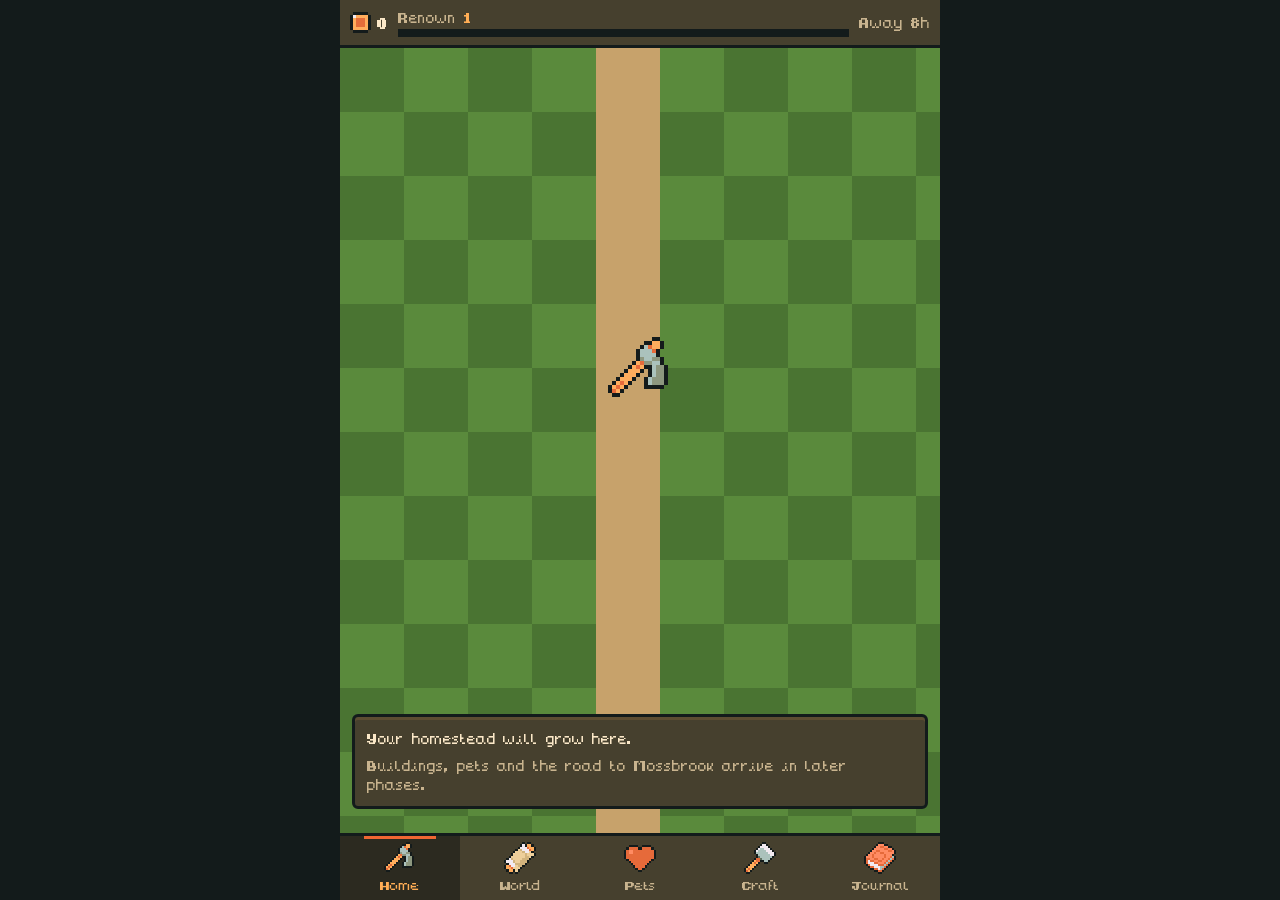
==== index.html @ 9d26df34 "Phase 0: foundation Page shell with five bottom tabs, PWA manifest and service worker with update ba" ====
<!doctype html>
<html lang="en">
<head>
  <meta charset="utf-8">
  <meta name="viewport" content="width=device-width, initial-scale=1, viewport-fit=cover">
  <title>PetCraft</title>
  <meta name="description" content="A cozy idle game: raise evolving monster pets, harvest, craft and grow a homestead.">
  <meta name="theme-color" content="#131b1b">
  <meta name="apple-mobile-web-app-capable" content="yes">
  <meta name="mobile-web-app-capable" content="yes">
  <meta name="apple-mobile-web-app-status-bar-style" content="black-translucent">
  <meta name="apple-mobile-web-app-title" content="PetCraft">
  <link rel="manifest" href="manifest.webmanifest">
  <link rel="icon" type="image/png" href="assets/icons/favicon-32.png">
  <link rel="apple-touch-icon" href="assets/icons/apple-touch-icon.png">
  <link rel="preload" href="assets/fonts/NormalFont.ttf" as="font" type="font/ttf" crossorigin>
  <link rel="stylesheet" href="css/main.css">
  <script src="version.js"></script>
  <script type="module" src="js/main.js"></script>
</head>
<body>
  <div id="app">
    <header id="topbar">
      <div class="stat" id="stat-coins"><img src="assets/ui/coin.png" alt="" class="px icon-coin"><span>0</span></div>
      <div class="stat" id="stat-renown">
        <span class="label">Renown <b>1</b></span>
        <div class="bar"><div class="fill"></div></div>
      </div>
      <div class="stat" id="stat-cap" title="Longest time the world keeps working while you're away"><span>Away 8h</span></div>
    </header>
    <main id="screens"></main>
    <nav id="tabbar" aria-label="Main"></nav>
  </div>
  <div id="update-bar" hidden><button type="button">New version, tap to reload</button></div>
  <div id="toast" role="status" aria-live="polite"></div>
  <noscript>PetCraft needs JavaScript turned on.</noscript>
</body>
</html>
---- css/main.css ----
/* PetCraft — portrait-first layout. Colors are sampled from the pack's Wood UI theme. */
@font-face {
  font-family: 'NormalFont';
  src: url('../assets/fonts/NormalFont.ttf') format('truetype');
  font-display: block;
}

:root {
  --ink: #131b1b;
  --wood: #46402e;
  --wood-dark: #2c2a20;
  --tan: #a3754e;
  --rust: #9b513c;
  --orange: #f06733;
  --orange-light: #f38c4c;
  --pale: #ffad55;
  --cream: #fbe8c8;
  --text: #fbe8c8;
  --muted: #c9b48f;
  --tap: 44px;
  --tabbar-h: 64px;
  --px: 3; /* pixel-art scale for UI images */
}

* { box-sizing: border-box; }

html, body {
  margin: 0;
  height: 100%;
  background: var(--ink);
  color: var(--text);
  font-family: 'NormalFont', ui-monospace, monospace;
  font-size: 16px;
  line-height: 1.35;
  word-spacing: 0.35em; /* the pack font's space glyph is very narrow */
  -webkit-text-size-adjust: 100%;
  -webkit-tap-highlight-color: transparent;
  overscroll-behavior: none;
}

button, input, textarea { font: inherit; color: inherit; word-spacing: inherit; }

.px { image-rendering: pixelated; image-rendering: crisp-edges; }

#app {
  display: grid;
  grid-template-rows: auto 1fr auto;
  height: 100vh;
  height: 100dvh;
  max-width: 600px;
  margin: 0 auto;
  background: var(--wood-dark);
}

/* ---- top bar ---- */
#topbar {
  display: flex;
  align-items: center;
  gap: 10px;
  padding: calc(env(safe-area-inset-top) + 6px) calc(env(safe-area-inset-right) + 10px) 6px calc(env(safe-area-inset-left) + 10px);
  background: var(--wood);
  border-bottom: 3px solid var(--ink);
  min-height: 48px;
}
#topbar .stat { display: flex; align-items: center; gap: 6px; white-space: nowrap; }
#stat-coins .icon-coin { width: 21px; height: 21px; }
#topbar #stat-renown { flex: 1; min-width: 0; flex-direction: column; align-items: stretch; gap: 3px; }
#stat-renown .label { font-size: 14px; color: var(--muted); }
#stat-renown .label b { color: var(--pale); font-weight: normal; }
.bar { height: 8px; background: var(--ink); border: 2px solid var(--ink); }
.bar .fill { height: 100%; width: 0; background: var(--orange); }
#stat-cap { font-size: 14px; color: var(--muted); }

/* ---- screens ---- */
#screens { position: relative; overflow: hidden; }
.screen {
  position: absolute;
  inset: 0;
  overflow-y: auto;
  -webkit-overflow-scrolling: touch;
  padding: 12px calc(env(safe-area-inset-right) + 12px) 16px calc(env(safe-area-inset-left) + 12px);
}
.screen[hidden] { display: none; }
.screen.canvas-screen { padding: 0; overflow: hidden; }
.screen h1 { font-size: 24px; font-weight: normal; color: var(--pale); margin: 4px 0 12px; }
.screen h2 { font-size: 18px; font-weight: normal; color: var(--pale); margin: 0 0 8px; }

.panel {
  background: var(--wood);
  border: 3px solid var(--ink);
  border-radius: 6px;
  box-shadow: inset 0 3px 0 rgba(255, 173, 85, 0.12);
  padding: 12px;
  margin-bottom: 12px;
}
.panel p { margin: 0 0 8px; }
.panel p:last-child { margin-bottom: 0; }
.muted { color: var(--muted); }
.small { font-size: 14px; }

/* Buttons use the pack's wood button sprite as a 9-slice frame. */
.btn {
  display: inline-flex;
  align-items: center;
  justify-content: center;
  gap: 8px;
  min-height: var(--tap);
  min-width: var(--tap);
  padding: 0 14px;
  border-style: solid;
  border-width: 9px 9px;
  border-image: url('../assets/ui/button.png') 3 3 fill / 9px 9px stretch;
  background: none;
  color: var(--ink);
  cursor: pointer;
  text-align: center;
  touch-action: manipulation;
  user-select: none;
  -webkit-user-select: none;
}
.btn:active, .btn.pressed { border-image-source: url('../assets/ui/button-pressed.png'); color: var(--cream); }
.btn:disabled { opacity: 0.5; }
.btn.wide { width: 100%; }
.row { display: flex; gap: 8px; flex-wrap: wrap; align-items: center; }
.row > .btn { flex: 1; }

textarea.code {
  width: 100%;
  min-height: 96px;
  padding: 8px;
  margin: 8px 0;
  background: var(--ink);
  color: var(--cream);
  border: 2px solid var(--tan);
  border-radius: 4px;
  font-family: ui-monospace, monospace;
  font-size: 12px;
  word-spacing: normal;
  word-break: break-all;
  resize: vertical;
}

.toggle-row { display: flex; align-items: center; justify-content: space-between; min-height: var(--tap); }

.soon-list { margin: 0; padding-left: 18px; color: var(--muted); }
.soon-list li { margin: 4px 0; }

/* ---- bottom tab bar ---- */
#tabbar {
  display: flex;
  background: var(--wood);
  border-top: 3px solid var(--ink);
  padding-bottom: env(safe-area-inset-bottom);
  padding-left: env(safe-area-inset-left);
  padding-right: env(safe-area-inset-right);
}
#tabbar button {
  flex: 1;
  position: relative;
  display: flex;
  flex-direction: column;
  align-items: center;
  justify-content: center;
  gap: 2px;
  min-height: var(--tabbar-h);
  padding: 4px 0;
  border: 0;
  background: none;
  color: var(--muted);
  font-size: 13px;
  cursor: pointer;
  touch-action: manipulation;
}
#tabbar button img { width: 32px; height: 32px; object-fit: contain; }
#tabbar button[aria-selected='true'] { color: var(--pale); background: var(--wood-dark); }
#tabbar button[aria-selected='true']::before {
  content: '';
  position: absolute;
  top: 0; left: 20%; right: 20%;
  height: 3px;
  background: var(--orange);
}
#tabbar .badge {
  position: absolute;
  top: 6px; right: calc(50% - 22px);
  width: 10px; height: 10px;
  border-radius: 50%;
  background: var(--orange);
  border: 2px solid var(--ink);
}
#tabbar .badge[hidden] { display: none; }

/* ---- overlays ---- */
#update-bar {
  position: fixed;
  left: 0; right: 0;
  bottom: calc(var(--tabbar-h) + env(safe-area-inset-bottom) + 8px);
  display: flex;
  justify-content: center;
  padding: 0 12px;
  z-index: 20;
}
#update-bar[hidden] { display: none; }
#update-bar button {
  width: 100%;
  max-width: 420px;
  min-height: 52px;
  background: var(--orange);
  color: var(--ink);
  border: 3px solid var(--ink);
  border-radius: 6px;
  cursor: pointer;
}

#toast {
  position: fixed;
  left: 50%;
  top: calc(env(safe-area-inset-top) + 64px);
  transform: translateX(-50%);
  max-width: calc(100% - 24px);
  padding: 10px 14px;
  background: var(--ink);
  border: 2px solid var(--pale);
  border-radius: 6px;
  color: var(--cream);
  opacity: 0;
  pointer-events: none;
  transition: opacity 0.2s;
  z-index: 30;
}
#toast.show { opacity: 1; }

.sheet-backdrop {
  position: fixed;
  inset: 0;
  background: rgba(19, 27, 27, 0.7);
  display: flex;
  align-items: flex-end;
  justify-content: center;
  z-index: 40;
}
.sheet {
  width: 100%;
  max-width: 600px;
  background: var(--wood);
  border-top: 3px solid var(--ink);
  border-radius: 10px 10px 0 0;
  padding: 16px 16px calc(env(safe-area-inset-bottom) + 16px);
}
.sheet h2 { margin-top: 0; color: var(--pale); font-weight: normal; }
.sheet ol { padding-left: 20px; }
.sheet li { margin: 6px 0; }

.home-caption {
  position: absolute;
  left: 12px; right: 12px;
  bottom: 12px;
  pointer-events: none;
}
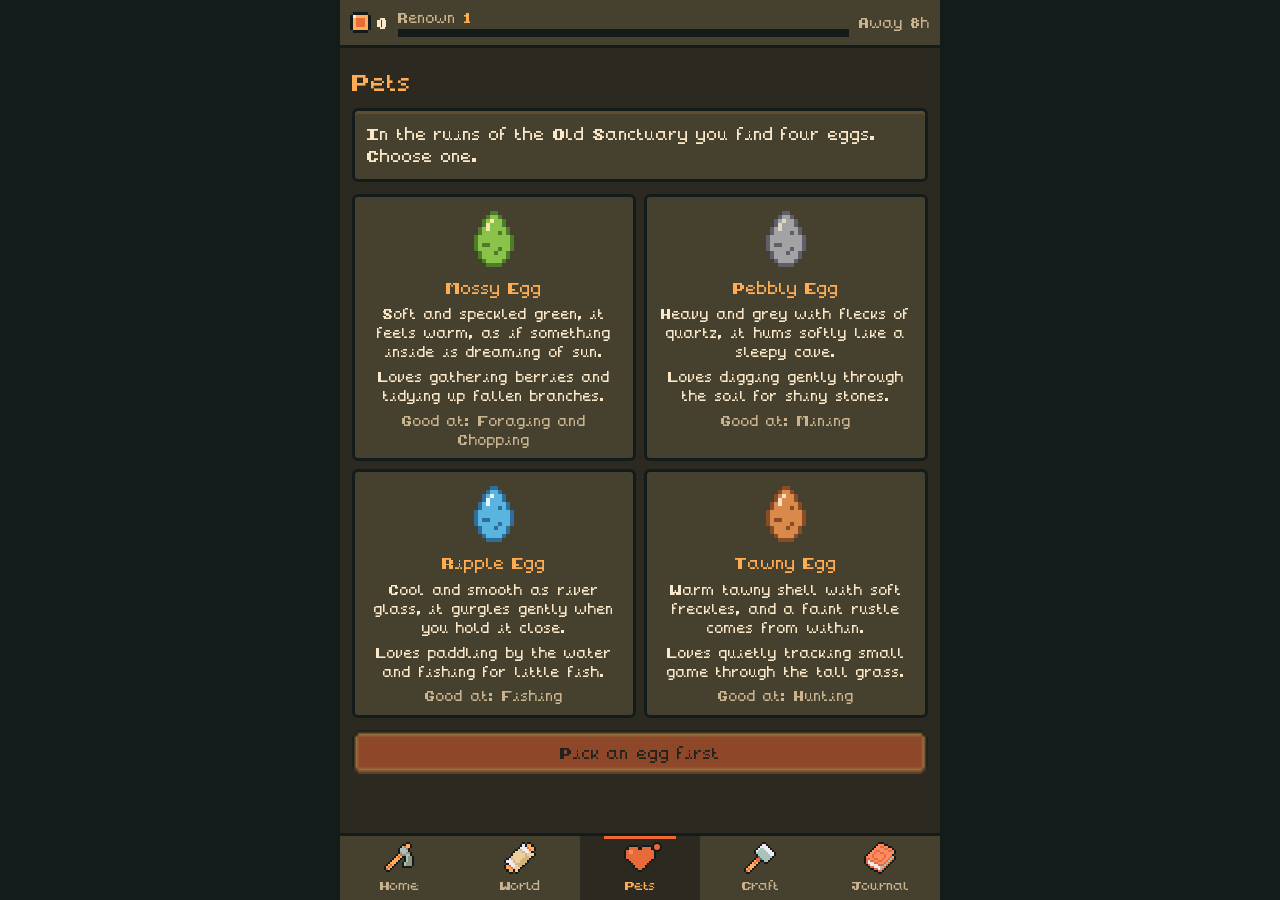
==== commit a0a22a97: "Phase 3: pets - Save schema v3 (pets, pantry, a random stream per worker) with a 2->3 migration - Pe" ====
--- a/index.html
+++ b/index.html
@@ -15,6 +15,7 @@
   <link rel="apple-touch-icon" href="assets/icons/apple-touch-icon.png">
   <link rel="preload" href="assets/fonts/NormalFont.ttf" as="font" type="font/ttf" crossorigin>
   <link rel="stylesheet" href="css/main.css">
+  <link rel="stylesheet" href="css/pets.css">
   <script src="version.js"></script>
   <script type="module" src="js/main.js"></script>
 </head>
--- a/css/main.css
+++ b/css/main.css
@@ -254,6 +254,69 @@
 .home-caption {
   position: absolute;
   left: 12px; right: 12px;
-  bottom: 12px;
+  top: 12px;
   pointer-events: none;
 }
+
+/* ---- item icons ---- */
+.item-icon { display: inline-block; flex-shrink: 0; background-repeat: no-repeat; image-rendering: pixelated; image-rendering: crisp-edges; }
+.item-icon.placeholder { background: var(--tan); color: var(--ink); display: inline-flex; align-items: center; justify-content: center; line-height: 1; word-spacing: 0; }
+
+/* ---- world tab ---- */
+.world h1 { margin: 4px 0 12px; }
+.zone-card { display: block; width: 100%; text-align: left; color: var(--text); font: inherit; cursor: pointer; min-height: var(--tap); touch-action: manipulation; }
+.zone-card.locked { opacity: 0.55; }
+.zone-card p { margin: 4px 0 0; }
+.zone-head { display: flex; justify-content: space-between; align-items: baseline; gap: 8px; }
+.zone-head b { color: var(--pale); font-weight: normal; font-size: 18px; }
+.zone-head .tier { color: var(--muted); font-size: 14px; }
+.zone-note { color: var(--pale); }
+.zone-working { color: var(--cream); }
+.zone-top { display: flex; align-items: center; gap: 12px; margin-bottom: 8px; }
+.zone-top h1 { margin: 0; }
+.zone-scene { position: relative; width: 100%; height: clamp(180px, 32vh, 300px); margin-bottom: 12px; overflow: hidden; background: var(--ink); border: 3px solid var(--ink); border-radius: 6px; }
+.zone-scene canvas { display: block; width: 100%; height: 100%; }
+.scene-placeholder { display: flex; height: 100%; align-items: center; justify-content: center; color: var(--muted); }
+.bar.big { height: 16px; margin: 6px 0; }
+.node-btn { display: flex; align-items: center; gap: 8px; width: 100%; min-height: 52px; margin-top: 8px; padding: 6px 10px; background: var(--wood-dark); color: var(--text); border: 3px solid var(--ink); border-radius: 6px; font: inherit; text-align: left; cursor: pointer; touch-action: manipulation; }
+.node-btn.active { border-color: var(--orange); background: #5a4a30; }
+.node-btn.blocked { opacity: 0.55; }
+.node-name { flex: 1; min-width: 0; }
+.node-drops { display: flex; gap: 2px; flex-shrink: 0; }
+.node-lv { color: var(--muted); font-size: 14px; flex-shrink: 0; }
+.node-workers { display: flex; gap: 2px; align-items: center; flex-shrink: 0; }
+.you-tag { padding: 0 4px; background: var(--ink); color: var(--cream); font-size: 12px; border-radius: 4px; }
+.worker-chips { display: flex; flex-wrap: wrap; gap: 8px; }
+.chip { display: inline-flex; align-items: center; gap: 6px; min-height: var(--tap); padding: 4px 12px; background: var(--wood-dark); color: var(--text); border: 3px solid var(--ink); border-radius: 6px; font: inherit; cursor: pointer; touch-action: manipulation; }
+.chip[aria-pressed="true"] { border-color: var(--orange); background: #5a4a30; }
+.worker-card h2 { display: flex; align-items: center; gap: 8px; flex-wrap: wrap; }
+.worker-card.selected { border-color: var(--orange); }
+.bar .fill.energy { background: var(--pale); }
+.starter-panel p { margin: 0; color: var(--pale); }
+
+/* ---- bag (Craft tab) ---- */
+.bag-title { margin-top: 8px; }
+.bag-grid { display: grid; grid-template-columns: repeat(auto-fill, minmax(76px, 1fr)); gap: 8px; }
+.bag-tile { display: flex; flex-direction: column; align-items: center; gap: 4px; min-height: 64px; padding: 6px 2px; background: var(--wood-dark); color: var(--text); border: 2px solid var(--ink); border-radius: 6px; font: inherit; cursor: pointer; touch-action: manipulation; }
+.bag-icon { position: relative; display: inline-flex; }
+.bag-count { position: absolute; right: -10px; bottom: -6px; padding: 0 4px; background: var(--ink); color: var(--cream); font-size: 12px; border-radius: 4px; }
+.bag-name { font-size: 12px; text-align: center; word-spacing: 0.2em; overflow-wrap: anywhere; }
+.item-detail { display: flex; align-items: center; gap: 12px; margin-bottom: 8px; }
+
+/* ---- away sheet ---- */
+.sheet { max-height: 90vh; max-height: 90dvh; overflow-y: auto; }
+.away-scroll { max-height: 45vh; overflow-y: auto; margin: 8px 0 12px; }
+.away-worker h3, .dev-panel h3 { margin: 8px 0 4px; font-size: 16px; font-weight: normal; color: var(--cream); }
+.away-item { display: flex; align-items: center; gap: 8px; min-height: 28px; }
+.away-item .grow { flex: 1; min-width: 0; }
+.away-levelup { color: var(--pale); }
+.away-worker { margin-bottom: 8px; }
+.away-worker h3 { display: flex; align-items: center; gap: 8px; }
+.away-worker p { margin: 2px 0; }
+
+/* ---- test mode panel ---- */
+.dev-panel { border-color: var(--rust); }
+.dev-panel .row > .field { flex: 1 1 100px; min-width: 0; }
+.field { min-height: var(--tap); padding: 0 8px; background: var(--ink); color: var(--cream); border: 2px solid var(--tan); border-radius: 4px; }
+.dev-panel input.field { flex: 0 1 80px; }
+.dev-panel select.field { max-width: 100%; }
--- a/css/pets.css
+++ b/css/pets.css
@@ -0,0 +1,114 @@
+/* Pets tab. Classes are prefixed pet- / egg- to avoid clashes with main.css. */
+.pets { max-width: 100%; min-width: 0; }
+.pets h3 { margin: 12px 0 6px; font-size: 16px; font-weight: normal; color: var(--cream); }
+
+/* ---- eggs ---- */
+.egg-grid { display: grid; grid-template-columns: repeat(2, minmax(0, 1fr)); gap: 8px; margin-bottom: 12px; }
+.egg-card {
+  display: flex; flex-direction: column; align-items: center; gap: 6px;
+  min-height: var(--tap); padding: 10px 8px; min-width: 0;
+  background: var(--wood); color: var(--text); text-align: center;
+  border: 3px solid var(--ink); border-radius: 6px; cursor: pointer; touch-action: manipulation;
+  overflow-wrap: anywhere;
+}
+.egg-card.selected { border-color: var(--orange); background: #5a4a30; box-shadow: 0 0 0 2px var(--pale); }
+.egg-name { color: var(--pale); font-weight: normal; font-size: 16px; }
+.egg-desc, .egg-blurb { color: var(--cream); }
+.egg-likes { color: var(--muted); }
+.egg-pic { display: inline-block; width: 64px; height: 64px; flex-shrink: 0; }
+.egg-pic svg { display: block; width: 100%; height: 100%; image-rendering: pixelated; }
+.egg-pic.big { width: 128px; height: 128px; }
+.egg-crack { opacity: 0; }
+.hatch-stage { display: flex; flex-direction: column; align-items: center; gap: 8px; text-align: center; }
+.hatch-stage > * { max-width: 100%; }
+.hatch-stage .field { width: 100%; }
+.hatch-stage .btn { width: 100%; }
+.hatch-stage label { align-self: flex-start; }
+.egg-wobble { animation: egg-wobble 1.5s ease-in-out both; transform-origin: 50% 90%; }
+.egg-wobble .egg-crack { animation: egg-crack 1.5s steps(1) both; }
+@keyframes egg-wobble {
+  0% { transform: rotate(0); }
+  15% { transform: rotate(-8deg); }
+  30% { transform: rotate(8deg); }
+  45% { transform: rotate(-10deg); }
+  60% { transform: rotate(10deg); }
+  80% { transform: rotate(-4deg) scale(1.04); }
+  100% { transform: rotate(0) scale(1.08); }
+}
+@keyframes egg-crack { 0% { opacity: 0; } 55% { opacity: 1; } 100% { opacity: 1; } }
+.pet-name-input { width: 100%; font-size: 18px; }
+
+/* ---- stars and hearts ---- */
+.pet-gems { display: inline-flex; gap: 3px; align-items: center; }
+.pet-gem { width: 14px; height: 14px; display: block; }
+.pet-star.on { fill: var(--pale); }
+.pet-star.off { fill: var(--ink); }
+.pet-heart.on { fill: #e0475b; }
+.pet-heart.off { fill: var(--ink); }
+.pet-quality { display: flex; align-items: center; gap: 8px; }
+
+/* ---- pet cards ---- */
+.pet-card {
+  display: flex; align-items: flex-start; gap: 12px; width: 100%; min-height: 72px; min-width: 0;
+  text-align: left; color: var(--text); font: inherit; cursor: pointer; touch-action: manipulation;
+}
+.pet-card > .item-icon { border: 2px solid var(--ink); border-radius: 6px; background-color: var(--wood-dark); }
+.pet-card-body { display: flex; flex-direction: column; gap: 4px; flex: 1; min-width: 0; }
+.pet-card-top { display: flex; align-items: center; justify-content: space-between; gap: 8px; }
+.pet-name { color: var(--pale); font-weight: normal; font-size: 18px; overflow-wrap: anywhere; }
+.pet-sub { overflow-wrap: anywhere; }
+.pet-pat-badge { flex-shrink: 0; padding: 2px 8px; background: var(--orange); color: var(--ink); border: 2px solid var(--ink); border-radius: 10px; font-size: 13px; }
+.pet-empty { min-height: 72px; border-style: dashed; opacity: 0.85; }
+.pet-card-hearts { display: flex; align-items: center; gap: 8px; }
+.pet-energy { display: flex; align-items: center; gap: 8px; min-width: 0; }
+.pet-energy .bar { flex: 1; min-width: 0; }
+.pet-energy-text { white-space: nowrap; }
+.pet-status { display: flex; align-items: center; gap: 8px; color: var(--cream); overflow-wrap: anywhere; }
+.pet-status-text { min-width: 0; }
+.pet-status-line { margin: 4px 0; }
+.pet-zzz { color: var(--pale); animation: pet-zzz 2.4s ease-in-out infinite; }
+.pet-zzz[hidden] { display: none; }
+@keyframes pet-zzz { 0%, 100% { opacity: 0.35; transform: translateY(2px); } 50% { opacity: 1; transform: translateY(-2px); } }
+
+/* ---- pantry and feed rows ---- */
+.pet-row {
+  display: flex; align-items: center; gap: 8px; min-height: var(--tap); width: 100%; margin-top: 6px; padding: 4px 8px;
+  background: var(--wood-dark); color: var(--text); border: 2px solid var(--ink); border-radius: 6px; font: inherit; text-align: left;
+}
+button.pet-row { cursor: pointer; touch-action: manipulation; min-height: 52px; }
+button.pet-row:active { background: #5a4a30; border-color: var(--orange); }
+.pet-row-name { flex: 1; min-width: 0; display: flex; flex-direction: column; overflow-wrap: break-word; }
+.pet-count { color: var(--pale); flex-shrink: 0; }
+.pet-energy-gain { display: block; }
+.pet-toggle { flex: 0 0 auto; min-width: 64px; }
+.pet-toggle[aria-pressed='true'] { color: var(--ink); }
+.pet-toggle[aria-pressed='false'] { opacity: 0.7; }
+.pet-feed-list { display: flex; flex-direction: column; }
+.pet-sub-h { margin-top: 12px; }
+
+/* ---- pet page ---- */
+.pet-head { text-align: center; }
+.pet-portrait { position: relative; display: inline-block; margin: 4px auto 8px; min-width: 96px; min-height: 96px; }
+.pet-portrait > .item-icon { border: 3px solid var(--ink); border-radius: 6px; background-color: var(--wood-dark); }
+.pet-head-text { margin-bottom: 8px; }
+.pet-name-row { display: flex; align-items: center; justify-content: center; gap: 8px; flex-wrap: wrap; }
+.pet-title { margin: 0; overflow-wrap: anywhere; }
+.pet-head-text .pet-quality { justify-content: center; }
+.pet-pat { margin-top: 4px; }
+.pet-note { min-height: 1.35em; margin: 8px 0 0; color: var(--cream); }
+.pet-calling { margin-bottom: 8px; }
+.pet-float-heart {
+  position: absolute; bottom: 30%; width: 18px; height: 18px; fill: #e0475b; pointer-events: none;
+  animation: pet-float 1.5s ease-out both; opacity: 0;
+}
+@keyframes pet-float {
+  0% { transform: translateY(0) scale(0.8); opacity: 0; }
+  15% { opacity: 1; }
+  100% { transform: translateY(-70px) scale(1.2); opacity: 0; }
+}
+
+@media (prefers-reduced-motion: reduce) {
+  .egg-wobble, .egg-wobble .egg-crack, .pet-zzz { animation: none; }
+  .egg-wobble .egg-crack { opacity: 1; }
+  .pet-float-heart { animation: none; opacity: 1; bottom: 60%; }
+}
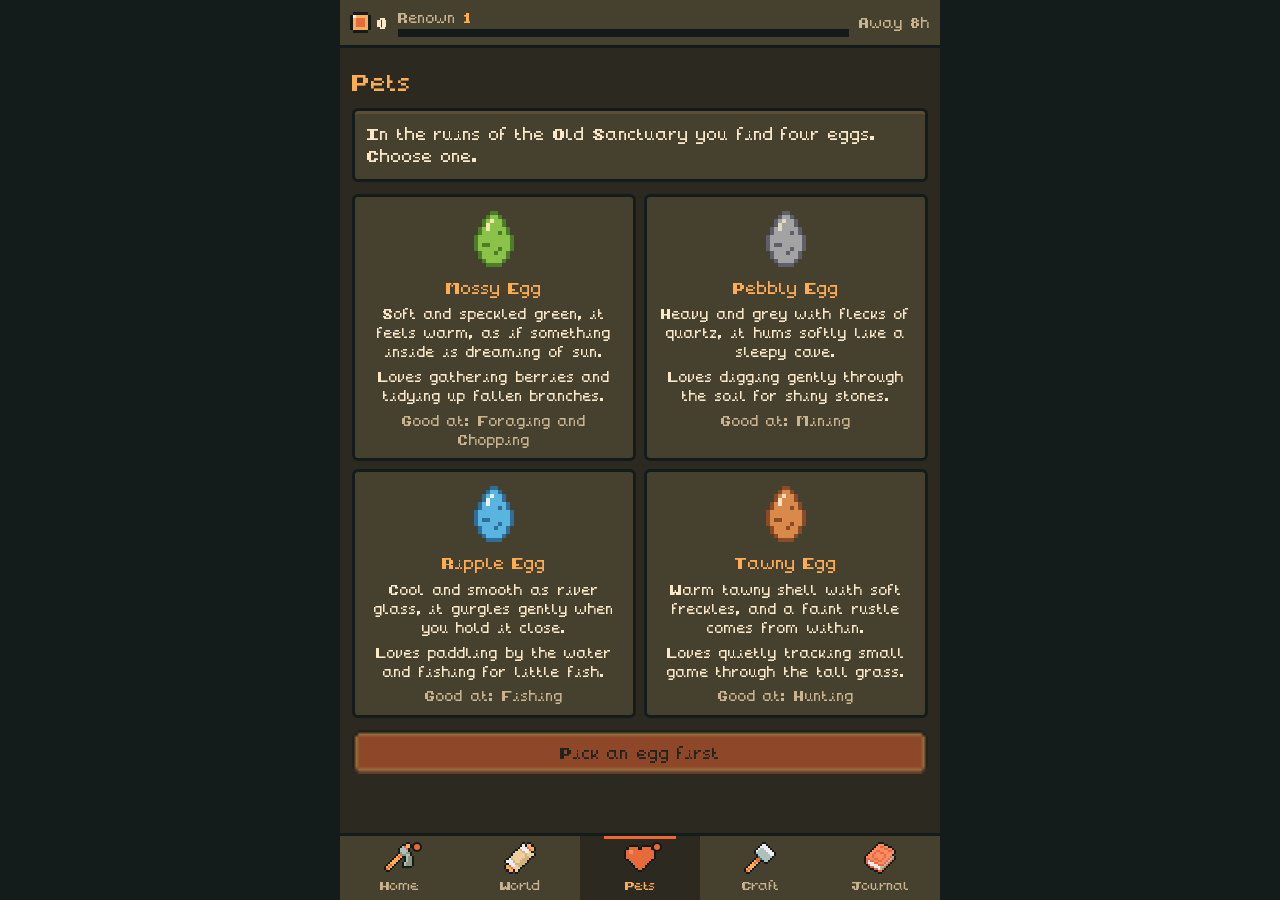
==== commit d877672f: "Phase 6: village and progression - Save schema v5 with migration 4->5: working stations, learned rec" ====
--- a/index.html
+++ b/index.html
@@ -16,6 +16,9 @@
   <link rel="preload" href="assets/fonts/NormalFont.ttf" as="font" type="font/ttf" crossorigin>
   <link rel="stylesheet" href="css/main.css">
   <link rel="stylesheet" href="css/pets.css">
+  <link rel="stylesheet" href="css/craft.css">
+  <link rel="stylesheet" href="css/home.css">
+  <link rel="stylesheet" href="css/village.css">
   <script src="version.js"></script>
   <script type="module" src="js/main.js"></script>
 </head>
--- a/css/craft.css
+++ b/css/craft.css
@@ -0,0 +1,57 @@
+/* Craft tab: buffs, stations, recipe picker, Focus tap, equipped tools. */
+.buff-row { display: flex; align-items: center; gap: 10px; min-height: 44px; }
+.buff-text { flex: 1; min-width: 0; overflow-wrap: anywhere; }
+.buff-time { flex-shrink: 0; }
+
+.station { min-width: 0; }
+.station-top { display: flex; align-items: baseline; justify-content: space-between; gap: 8px; }
+.station-top h2 { margin: 0 0 4px; }
+.station-top .small { color: var(--cream); }
+.station-blurb { margin: 6px 0 4px; }
+.craft-add { margin-top: 8px; min-height: 48px; }
+.batch { display: flex; align-items: center; gap: 10px; margin-top: 8px; padding: 8px; background: var(--wood-dark); border: 2px solid var(--ink); border-radius: 6px; min-width: 0; }
+.batch > .item-icon { flex-shrink: 0; }
+.batch-body { flex: 1; min-width: 0; }
+.batch-name { overflow-wrap: anywhere; }
+.batch-body .bar.big { margin: 4px 0; }
+.batch-cancel { flex-shrink: 0; min-width: 72px; min-height: 44px; }
+
+.picker { display: flex; flex-direction: column; gap: 8px; margin-bottom: 12px; }
+.recipe {
+  display: flex; align-items: center; gap: 10px; width: 100%; min-height: 56px; padding: 8px; min-width: 0;
+  background: var(--wood-dark); color: var(--text); text-align: left; font: inherit;
+  border: 2px solid var(--ink); border-radius: 6px; cursor: pointer; touch-action: manipulation;
+}
+.recipe > .item-icon { flex-shrink: 0; }
+.recipe.locked, .recipe.nomats { opacity: 0.55; }
+.recipe-body { flex: 1; min-width: 0; }
+.recipe-name { color: var(--pale); overflow-wrap: anywhere; }
+.recipe-inputs { display: flex; flex-wrap: wrap; gap: 4px 10px; margin: 2px 0; }
+.need { display: inline-flex; align-items: center; gap: 2px; font-size: 14px; }
+.need.short { color: #ff8a7a; }
+.recipe-note { color: #ff8a7a; }
+.qty-head { display: flex; align-items: center; gap: 10px; }
+.qty-num { color: var(--pale); font-size: 18px; overflow-wrap: anywhere; min-width: 0; }
+.qty-row { display: flex; gap: 8px; }
+.qty-row .qty-btn { flex: 1; min-width: 0; min-height: 48px; }
+
+.focus-overlay { position: fixed; inset: 0; z-index: 60; display: flex; align-items: center; justify-content: center; padding: 16px; background: rgba(19, 27, 27, 0.85); }
+.focus-box { width: 100%; max-width: 420px; display: flex; flex-direction: column; gap: 12px; padding: 16px; text-align: center; background: var(--wood); border: 3px solid var(--ink); border-radius: 8px; }
+.focus-box h2, .focus-box p { margin: 0; }
+.focus-bar { position: relative; height: 40px; background: var(--ink); border: 3px solid var(--tan); border-radius: 6px; overflow: hidden; touch-action: manipulation; }
+.focus-zone { position: absolute; top: 0; bottom: 0; left: 50%; transform: translateX(-50%); }
+.focus-zone.good { background: #3f7a4e; }
+.focus-zone.perfect { background: var(--pale); }
+.focus-marker { position: absolute; top: 0; bottom: 0; width: 6px; margin-left: -3px; background: var(--cream); box-shadow: 0 0 0 2px var(--ink); }
+.focus-result { min-height: 24px; color: var(--cream); overflow-wrap: anywhere; }
+.focus-result.perfect { color: var(--pale); }
+.focus-result.miss { color: #ff8a7a; }
+.focus-tap { min-height: 64px; font-size: 22px; }
+
+.tool-grid { display: grid; grid-template-columns: repeat(3, minmax(0, 1fr)); gap: 8px; }
+.tool-cell { display: flex; flex-direction: column; align-items: center; text-align: center; gap: 2px; min-width: 0; overflow-wrap: anywhere; }
+.tool-cell .item-icon { display: inline-block; width: 32px; height: 32px; }
+
+.bag-quality { font-size: 11px; color: var(--pale); }
+.bag-quality.q-masterwork { color: #ffd94a; }
+.batch .bar .fill { transition: width 0.25s linear; }
--- a/css/home.css
+++ b/css/home.css
@@ -0,0 +1,44 @@
+/* Home tab: Buildings button and building sheets. */
+.home-buildings-btn {
+  position: absolute;
+  top: calc(env(safe-area-inset-top) + 8px);
+  right: calc(env(safe-area-inset-right) + 10px);
+  z-index: 5;
+}
+.home-error { position: absolute; left: 12px; right: 12px; top: 12px; }
+
+.home-sheet { display: flex; flex-direction: column; padding-bottom: 0; overflow: hidden; }
+.hs-body { flex: 1 1 auto; min-height: 0; overflow-y: auto; overflow-x: hidden; -webkit-overflow-scrolling: touch; }
+.hs-foot {
+  flex: 0 0 auto;
+  padding: 10px 0 calc(env(safe-area-inset-bottom) + 12px);
+  border-top: 2px solid var(--ink);
+  margin-top: 8px;
+  display: flex; flex-direction: column; gap: 8px;
+}
+.hs-look { font-size: 20px; color: var(--cream); margin: 0 0 2px; }
+.hs-body p { margin: 0 0 8px; }
+.hs-body h3 { font-size: 16px; font-weight: normal; color: var(--pale); margin: 12px 0 4px; }
+.hs-effects ul { margin: 0; padding-left: 20px; }
+.hs-effects li { margin: 2px 0; overflow-wrap: anywhere; }
+.hs-effects li.diff { color: var(--pale); }
+.hs-cost { display: flex; align-items: center; gap: 8px; min-height: 32px; }
+.hs-cost .grow { flex: 1; min-width: 0; overflow-wrap: anywhere; }
+.hs-cost.short b { color: var(--orange-light); }
+.hs-coin { width: 24px; height: 24px; }
+.hs-done { color: var(--pale); }
+.hs-reason { margin: 0; color: var(--orange-light); }
+.hs-hint { margin: 0; }
+
+.hs-row {
+  display: flex; align-items: center; justify-content: space-between; gap: 8px;
+  width: 100%; min-height: 56px; padding: 8px 10px; margin-bottom: 8px;
+  background: var(--wood-dark); color: var(--text);
+  border: 2px solid var(--ink); border-radius: 6px;
+  font: inherit; text-align: left; cursor: pointer; touch-action: manipulation;
+}
+.hs-row-main { display: flex; flex-direction: column; min-width: 0; }
+.hs-row-name { font-size: 18px; }
+.hs-chip { flex: 0 0 auto; padding: 2px 8px; border: 2px solid var(--ink); border-radius: 4px; font-size: 13px; background: var(--ink); color: var(--cream); }
+.hs-chip.ready { background: var(--orange); color: var(--ink); }
+.hs-chip.locked { color: var(--muted); }
--- a/css/village.css
+++ b/css/village.css
@@ -0,0 +1,74 @@
+/* Mossbrook sheet, Garden plots, Journal panels (Phase 6). */
+.mb-segs { display: flex; gap: 6px; margin: 0 0 8px; }
+.mb-seg {
+  flex: 1; min-width: 0; min-height: var(--tap); padding: 0 6px;
+  background: var(--wood-dark); color: var(--muted); font: inherit;
+  border: 2px solid var(--ink); border-radius: 6px; cursor: pointer; touch-action: manipulation;
+}
+.mb-seg[aria-selected='true'] { color: var(--pale); border-color: var(--orange); background: #5a4a30; }
+.mb-h { font-size: 18px; font-weight: normal; color: var(--pale); margin: 12px 0 6px; }
+.hs-body h3.mb-h:first-child { margin-top: 0; }
+.mb-cat { margin: 10px 0 4px; font-size: 14px; font-weight: normal; color: var(--muted); }
+.mb-card { min-width: 0; margin: 0 0 10px; padding: 10px; }
+.mb-card h3 { margin: 0 0 4px; font-size: 18px; color: var(--cream); }
+.mb-card.great { border-color: var(--orange); }
+.mb-card.done { opacity: 0.55; }
+.mb-note { color: var(--pale); overflow-wrap: anywhere; }
+.mb-rewards { display: flex; flex-wrap: wrap; align-items: center; gap: 4px 10px; margin: 8px 0; }
+.mb-reward { display: inline-flex; align-items: center; }
+.mb-coins { display: inline-flex; align-items: center; gap: 4px; }
+.mb-coins b { font-weight: normal; color: var(--cream); }
+.mb-done { color: var(--pale); text-align: center; margin: 4px 0 0; }
+.mb-actions .btn { flex: 1 1 120px; }
+.mb-row { min-width: 0; }
+.mb-row > .item-icon { flex: 0 0 auto; }
+.mb-row .hs-row-main { flex: 1; min-width: 0; margin-left: 8px; }
+.mb-row .hs-row-name { overflow-wrap: anywhere; font-size: 16px; }
+.mb-row.locked { opacity: 0.6; }
+.mb-lock { color: var(--orange-light); }
+.mb-price { display: flex; flex-direction: column; align-items: flex-end; gap: 2px; flex: 0 0 auto; }
+.mb-learn { min-width: 64px; }
+.mb-picker-backdrop { z-index: 50; }
+.mb-picker { display: flex; flex-direction: column; gap: 10px; }
+.mb-total { display: flex; align-items: center; gap: 6px; justify-content: center; }
+
+/* Garden */
+.gd-plot {
+  display: flex; align-items: center; gap: 10px; width: 100%; min-width: 0; min-height: 56px;
+  padding: 8px; margin: 0 0 8px; text-align: left; font: inherit; color: var(--text);
+  background: var(--wood-dark); border: 2px solid var(--ink); border-radius: 6px;
+}
+button.gd-plot { cursor: pointer; touch-action: manipulation; }
+.gd-plot-body { flex: 1; min-width: 0; }
+.gd-plot-body .bar { margin: 4px 0; }
+.gd-actions { display: flex; flex-wrap: wrap; gap: 6px; margin-top: 4px; }
+.gd-actions .btn { flex: 1 1 100px; min-height: 44px; }
+.gd-seed-list { display: flex; flex-direction: column; gap: 8px; max-height: 50vh; overflow-y: auto; }
+
+/* Journal */
+.jr-bar { margin: 6px 0; }
+.jr-list { margin: 4px 0 0; padding-left: 18px; }
+.jr-list li { margin: 3px 0; overflow-wrap: anywhere; }
+.jr-line { display: flex; align-items: center; gap: 8px; min-height: 28px; }
+.jr-line .grow { flex: 1; min-width: 0; overflow-wrap: anywhere; }
+.jr-ach { padding: 8px 0; border-top: 1px solid var(--ink); }
+.jr-ach:first-of-type { border-top: 0; }
+.jr-ach-top { display: flex; justify-content: space-between; align-items: baseline; gap: 8px; }
+.jr-ach-name { color: var(--cream); overflow-wrap: anywhere; }
+.jr-ach.done .jr-ach-name { color: var(--pale); }
+.jr-ach p { margin: 2px 0; }
+.jr-ach .btn { margin-top: 4px; min-height: 44px; }
+.jr-group { font-size: 16px; font-weight: normal; color: var(--pale); margin: 12px 0 2px; }
+.jr-check { color: var(--pale); flex: 0 0 auto; }
+.jr-tag { color: var(--pale); }
+
+/* Craft stations */
+.station-status { margin: 4px 0; color: var(--pale); }
+.station.unbuilt { opacity: 0.7; }
+.work-line { margin: 0 0 8px; }
+
+#stat-renown { cursor: pointer; touch-action: manipulation; }
+
+/* Home buttons */
+.home-btns { position: absolute; top: calc(env(safe-area-inset-top) + 8px); right: calc(env(safe-area-inset-right) + 10px); z-index: 5; display: flex; gap: 8px; }
+.home-btns .home-buildings-btn { position: static; }
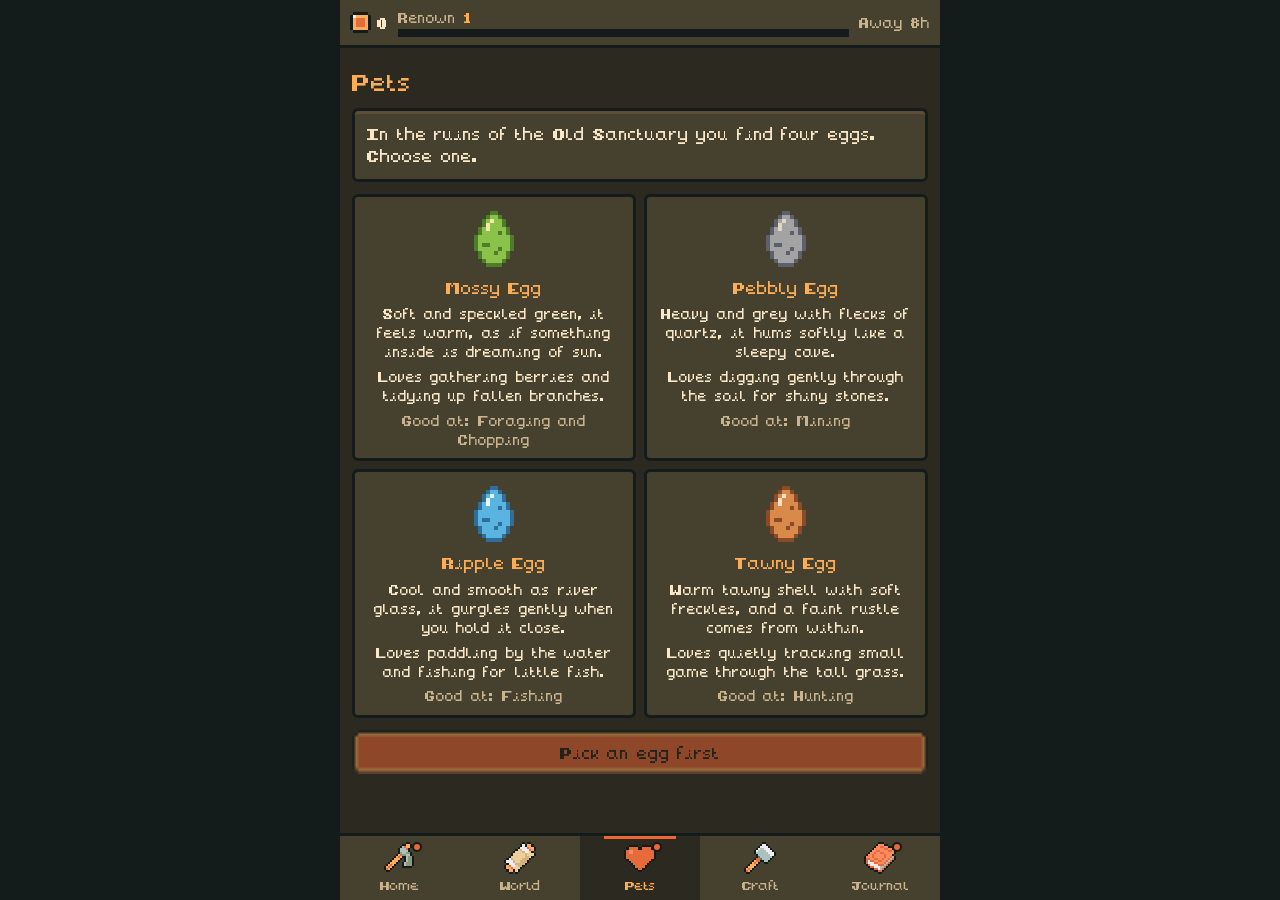
==== commit 8b42f5d8: "Phase 9: endgame Save schema v8 (migration 7->8). Five Grand Projects at the Old Sanctuary with stag" ====
--- a/index.html
+++ b/index.html
@@ -19,6 +19,9 @@
   <link rel="stylesheet" href="css/craft.css">
   <link rel="stylesheet" href="css/home.css">
   <link rel="stylesheet" href="css/village.css">
+  <link rel="stylesheet" href="css/taming.css">
+  <link rel="stylesheet" href="css/bestiary.css">
+  <link rel="stylesheet" href="css/endgame.css">
   <script src="version.js"></script>
   <script type="module" src="js/main.js"></script>
 </head>
--- a/css/pets.css
+++ b/css/pets.css
@@ -112,3 +112,52 @@
   .egg-wobble .egg-crack { opacity: 1; }
   .pet-float-heart { animation: none; opacity: 1; bottom: 60%; }
 }
+
+/* ---- capacity, Nest, release (Phase 7) ---- */
+.pet-capacity { margin: 0 0 8px; color: var(--pale); }
+.pet-capacity-note { margin: 0 0 8px; }
+.nest-slot {
+  display: flex; align-items: center; gap: 12px; min-width: 0; margin-top: 8px; padding: 8px;
+  background: var(--wood-dark); border: 2px solid var(--ink); border-radius: 6px;
+}
+.nest-slot.empty { flex-direction: column; align-items: stretch; gap: 6px; border-style: dashed; }
+.nest-slot.ready { border-color: var(--orange); }
+.nest-body { flex: 1; min-width: 0; display: flex; flex-direction: column; gap: 6px; }
+.nest-slot .btn { min-height: var(--tap); }
+.nest-waiting { margin: 8px 0 0; color: var(--cream); }
+.nest-hatch .field, .nest-hatch .btn { width: 100%; }
+.egg-wobble-loop { animation: egg-wobble 2.4s ease-in-out infinite; transform-origin: 50% 90%; }
+.egg-wobble-loop .egg-crack { opacity: 1; }
+.pet-release { margin: 16px 0 8px; text-align: center; }
+.btn.btn-danger { filter: hue-rotate(-15deg) brightness(0.85); }
+.pet-release .btn { min-height: var(--tap); }
+@media (prefers-reduced-motion: reduce) { .egg-wobble-loop { animation: none; } }
+.nest-problem { margin: 0; color: #ff9d8a; min-height: 0; }
+
+/* ---- evolution, talents, helping (Phase 8) ---- */
+.pet-tag {
+  padding: 2px 8px; font-size: 12px; background: var(--orange); color: var(--ink);
+  border: 2px solid var(--ink); border-radius: 6px;
+}
+.pet-card-top { flex-wrap: wrap; }
+.pet-favorite { margin: 6px 0 0; }
+.pet-effect { margin: 2px 0; }
+.pet-branch, .pet-talent {
+  display: flex; flex-direction: column; gap: 4px; min-width: 0; margin-top: 8px; padding: 8px;
+  background: var(--wood-dark); border: 2px solid var(--ink); border-radius: 6px;
+}
+.pet-talent.due { border-color: var(--orange); }
+.pet-talent.later { opacity: 0.7; }
+.pet-branch p, .pet-talent p { margin: 0; }
+.pet-branch-top { display: flex; align-items: center; gap: 10px; min-width: 0; }
+.pet-branch-text { display: flex; flex-direction: column; min-width: 0; }
+.pet-check { display: flex; align-items: center; gap: 8px; min-height: 36px; }
+.pet-check-mark { width: 1.2em; text-align: center; }
+.pet-check-name { flex: 1; min-width: 0; }
+.pet-gift-star { color: var(--orange); }
+.pet-talent-card {
+  display: flex; flex-direction: column; gap: 4px; width: 100%; min-height: 56px; margin-top: 8px; padding: 10px;
+  text-align: left; font: inherit; color: inherit; background: var(--wood-dark);
+  border: 2px solid var(--ink); border-radius: 6px;
+}
+.pet-branch .btn, .pet-talent .btn { min-height: var(--tap); }
--- a/css/craft.css
+++ b/css/craft.css
@@ -17,6 +17,7 @@
 .batch-cancel { flex-shrink: 0; min-width: 72px; min-height: 44px; }
 
 .picker { display: flex; flex-direction: column; gap: 8px; margin-bottom: 12px; }
+.picker-filters { display: flex; flex-wrap: wrap; gap: 6px; }
 .recipe {
   display: flex; align-items: center; gap: 10px; width: 100%; min-height: 56px; padding: 8px; min-width: 0;
   background: var(--wood-dark); color: var(--text); text-align: left; font: inherit;
@@ -55,3 +56,9 @@
 .bag-quality { font-size: 11px; color: var(--pale); }
 .bag-quality.q-masterwork { color: #ffd94a; }
 .batch .bar .fill { transition: width 0.25s linear; }
+.missing-head { display: flex; align-items: center; gap: 10px; }
+.missing-row { display: flex; align-items: center; gap: 10px; padding: 6px 8px; border: 2px solid var(--ink); border-radius: 6px; background: var(--wood-dark); }
+.missing-row.short { border-color: #ff8a7a; }
+.assist-line { display: flex; align-items: center; gap: 8px; margin: 6px 0; min-width: 0; }
+.assist-text { flex: 1; min-width: 0; overflow-wrap: anywhere; }
+.helper-chip { flex-shrink: 0; padding: 2px 8px; font-size: 13px; background: #3f6b3a; color: var(--cream); border: 2px solid var(--ink); border-radius: 4px; }
--- a/css/village.css
+++ b/css/village.css
@@ -72,3 +72,7 @@
 /* Home buttons */
 .home-btns { position: absolute; top: calc(env(safe-area-inset-top) + 8px); right: calc(env(safe-area-inset-right) + 10px); z-index: 5; display: flex; gap: 8px; }
 .home-btns .home-buildings-btn { position: static; }
+.mb-head { display: flex; align-items: center; justify-content: space-between; gap: 8px; margin: 0 0 8px; }
+.mb-head h2 { margin: 0; }
+.mb-purse { display: inline-flex; align-items: center; gap: 6px; padding: 4px 10px; border: 2px solid var(--ink); border-radius: 6px; background: var(--wood-dark); }
+.mb-purse b { font-weight: normal; color: var(--cream); font-size: 18px; }
--- a/css/taming.css
+++ b/css/taming.css
@@ -0,0 +1,29 @@
+/* World tab: tracking, traps, lures and treasure digging on the zone page (Phase 7). */
+.wild-sub { margin: 12px 0 4px; font-size: 16px; font-weight: normal; color: var(--pale); }
+.btn.on { filter: brightness(0.7); }
+.wild-card .btn.wide, .treasure-card .btn.wide { margin-top: 8px; }
+.encounter { margin-top: 12px; padding: 10px; background: var(--wood-dark); border: 3px solid var(--ink); border-radius: 6px; }
+.enc-head { display: flex; align-items: center; gap: 12px; margin-bottom: 8px; }
+.enc-text { display: flex; flex-direction: column; min-width: 0; }
+.enc-hint { color: var(--muted); font-size: 14px; }
+.enc-hint.special { color: var(--pale); }
+.encounter .row .btn { min-width: 0; }
+.encounter .row .small-btn { flex: 0 0 auto; padding: 0 12px; font-size: 14px; }
+.encounter .bar.big { margin: 8px 0 4px; }
+.wild-result { display: flex; align-items: center; gap: 8px; margin: 6px 0; }
+.wild-result span { min-width: 0; }
+.wild-result.good { color: var(--cream); }
+.block { display: block; }
+.loves { color: var(--pale); }
+.warn { color: var(--orange-light); }
+.catch-box { margin: 12px 0; padding: 10px; background: var(--wood-dark); border: 3px solid var(--ink); border-radius: 6px; }
+.catch-total { font-size: 18px; margin: 0 0 6px; }
+.catch-total b { color: var(--pale); font-weight: normal; }
+.catch-row { display: flex; justify-content: space-between; gap: 8px; margin: 2px 0; }
+.map-line { display: flex; align-items: center; gap: 10px; margin-bottom: 8px; }
+.zone-marks { display: flex; flex-wrap: wrap; gap: 6px; margin-top: 8px; }
+.zone-mark { display: inline-flex; align-items: center; gap: 4px; padding: 2px 8px; font-size: 14px; background: var(--wood-dark); border: 2px solid var(--ink); border-radius: 6px; color: var(--cream); }
+.zone-mark.alert { color: var(--pale); border-color: var(--orange); }
+.scout-row { margin-top: 8px; }
+.scout-row .btn.wide { display: flex; align-items: center; justify-content: center; gap: 6px; margin-top: 0; }
+.scout-row .bar.big { margin: 8px 0 4px; }
--- a/css/bestiary.css
+++ b/css/bestiary.css
@@ -0,0 +1,18 @@
+/* Bestiary (Journal tab) */
+.be-grid { display: grid; grid-template-columns: repeat(3, 1fr); gap: 6px; margin: 6px 0 10px; }
+@media (min-width: 420px) { .be-grid { grid-template-columns: repeat(4, 1fr); } }
+.be-tile {
+  display: flex; flex-direction: column; align-items: center; gap: 2px;
+  min-height: 88px; padding: 6px 2px; border-radius: 8px;
+  background: rgba(0, 0, 0, .2); border: 1px solid rgba(255, 255, 255, .1);
+  color: var(--text); font: inherit; cursor: pointer; min-width: 0;
+}
+.be-tile .item-icon { flex: none; }
+.be-name { font-size: 11px; line-height: 1.1; text-align: center; overflow-wrap: anywhere; }
+.be-stars { display: flex; justify-content: center; gap: 1px; font-size: 11px; line-height: 1; color: var(--muted); }
+.be-star.on { color: var(--pale); }
+.be-silhouette { filter: brightness(0); opacity: .35; }
+.be-tile.unseen .be-name { color: var(--muted); }
+.be-detail { display: flex; justify-content: center; margin: 8px 0; }
+.be-detail + p, .sheet .be-stars { text-align: center; }
+.sheet .be-stars { font-size: 18px; gap: 3px; margin: 6px 0; }
--- a/css/endgame.css
+++ b/css/endgame.css
@@ -0,0 +1,68 @@
+/* Phase 9: Grand Projects, project scenes, story journal, Elder Grove, retiring, mythics. */
+
+/* Three buttons in one row across the top, so the top band of the scene (the Elder Grove) stays clear. */
+.home-btns { flex-wrap: nowrap; justify-content: space-between; left: calc(env(safe-area-inset-left) + 8px); right: calc(env(safe-area-inset-right) + 8px); gap: 6px; }
+.home-btns .home-buildings-btn { flex: 1 1 0; min-width: 0; padding: 0 2px; border-width: 8px 6px; font-size: 15px; white-space: nowrap; }
+.station-top { flex-wrap: wrap; }
+
+/* ---- Grand Projects sheet ---- */
+.sa-finished { font-size: 20px; color: var(--cream); }
+.sa-need { padding: 8px 0; border-bottom: 1px solid rgba(255, 255, 255, .1); }
+.sa-need.met { opacity: .75; }
+.sa-need-top { display: flex; align-items: center; gap: 8px; min-height: 32px; }
+.sa-need-top .grow { flex: 1; min-width: 0; overflow-wrap: anywhere; }
+.sa-need .bar { margin: 4px 0; }
+.sa-need-bottom { display: flex; align-items: center; justify-content: space-between; gap: 8px; flex-wrap: wrap; }
+.sa-need-bottom .btn { min-height: var(--tap); min-width: 96px; }
+.sa-project { padding: 6px 8px; margin-bottom: 6px; background: rgba(0, 0, 0, .2); border: 1px solid rgba(255, 255, 255, .1); border-radius: 6px; }
+.sa-project.current { border-color: var(--orange); }
+.sa-project.locked { opacity: .7; }
+.sa-project p { margin: 2px 0 0; }
+.sa-project-top { display: flex; align-items: center; flex-wrap: wrap; gap: 6px 8px; }
+.sa-project-top b { flex: 1; min-width: 0; overflow-wrap: anywhere; }
+.sa-mark { color: var(--pale); width: 16px; text-align: center; }
+
+/* ---- Project scene overlay ---- */
+.scene-overlay {
+  position: fixed; inset: 0; z-index: 60;
+  display: flex; flex-direction: column; justify-content: center; align-items: center; gap: 14px;
+  padding: calc(env(safe-area-inset-top) + 64px) max(20px, env(safe-area-inset-right)) calc(env(safe-area-inset-bottom) + 24px) max(20px, env(safe-area-inset-left));
+  background: rgba(19, 27, 27, .35);
+  text-align: center; cursor: pointer; overflow-y: auto;
+}
+.scene-title { padding: 6px 12px; border-radius: 6px; background: rgba(19, 27, 27, .82); margin: 0; color: var(--pale); font-weight: normal; font-size: 24px; max-width: 320px; overflow-wrap: anywhere; }
+.scene-lines { display: flex; flex-direction: column; gap: 12px; max-width: 320px; width: 100%; padding: 14px 12px; border-radius: 8px; background: rgba(19, 27, 27, .82); border: 2px solid var(--ink); }
+.scene-lines:empty { display: none; }
+.scene-line { margin: 0; font-size: 18px; line-height: 1.4; color: var(--cream); opacity: 0; transition: opacity 1.8s ease; overflow-wrap: anywhere; }
+.scene-line.in { opacity: 1; }
+.scene-actions { width: 100%; max-width: 320px; min-height: var(--tap); }
+.scene-skip {
+  position: absolute; top: calc(env(safe-area-inset-top) + 12px); right: calc(env(safe-area-inset-right) + 12px);
+  min-height: var(--tap); min-width: var(--tap); cursor: pointer;
+}
+@media (prefers-reduced-motion: reduce) { .scene-line { transition: none; } }
+
+/* ---- Story journal ---- */
+.story-row { position: relative; }
+.story-dot { flex: 0 0 auto; width: 12px; height: 12px; border-radius: 50%; background: var(--orange); border: 2px solid var(--ink); }
+
+/* ---- Elder Grove ---- */
+.eg-elder { padding: 8px; margin: 6px 0; background: rgba(0, 0, 0, .2); border: 1px solid rgba(255, 255, 255, .1); border-radius: 6px; }
+.eg-elder p { margin: 4px 0 0; overflow-wrap: anywhere; }
+.eg-elder-top { display: flex; align-items: center; gap: 10px; }
+.eg-elder-text { display: flex; flex-direction: column; min-width: 0; }
+.eg-bonus { color: var(--pale); }
+.eg-egg { display: flex; align-items: center; justify-content: space-between; flex-wrap: wrap; gap: 8px; padding: 8px; margin: 6px 0; background: var(--wood-dark); border: 2px solid var(--ink); border-radius: 6px; }
+.eg-egg-text { display: flex; flex-direction: column; min-width: 0; flex: 1 1 140px; }
+.eg-egg .btn { min-height: var(--tap); }
+.elder-panel .eg-elder { margin: 6px 0; }
+
+/* ---- Pet page: heirloom and retiring ---- */
+.pet-talent.heirloom { border-color: var(--pale); }
+.sheet .pet-talent-card[aria-pressed="true"] { border-color: var(--orange); }
+
+/* ---- Mythics ---- */
+.encounter.mythic { border-color: var(--orange); box-shadow: 0 0 0 2px var(--pale) inset; }
+.enc-mythic { color: var(--orange-light); font-size: 18px; }
+.mythic-note { color: var(--pale); margin: 0 0 8px; }
+.wild-result.mythic { color: var(--pale); }
